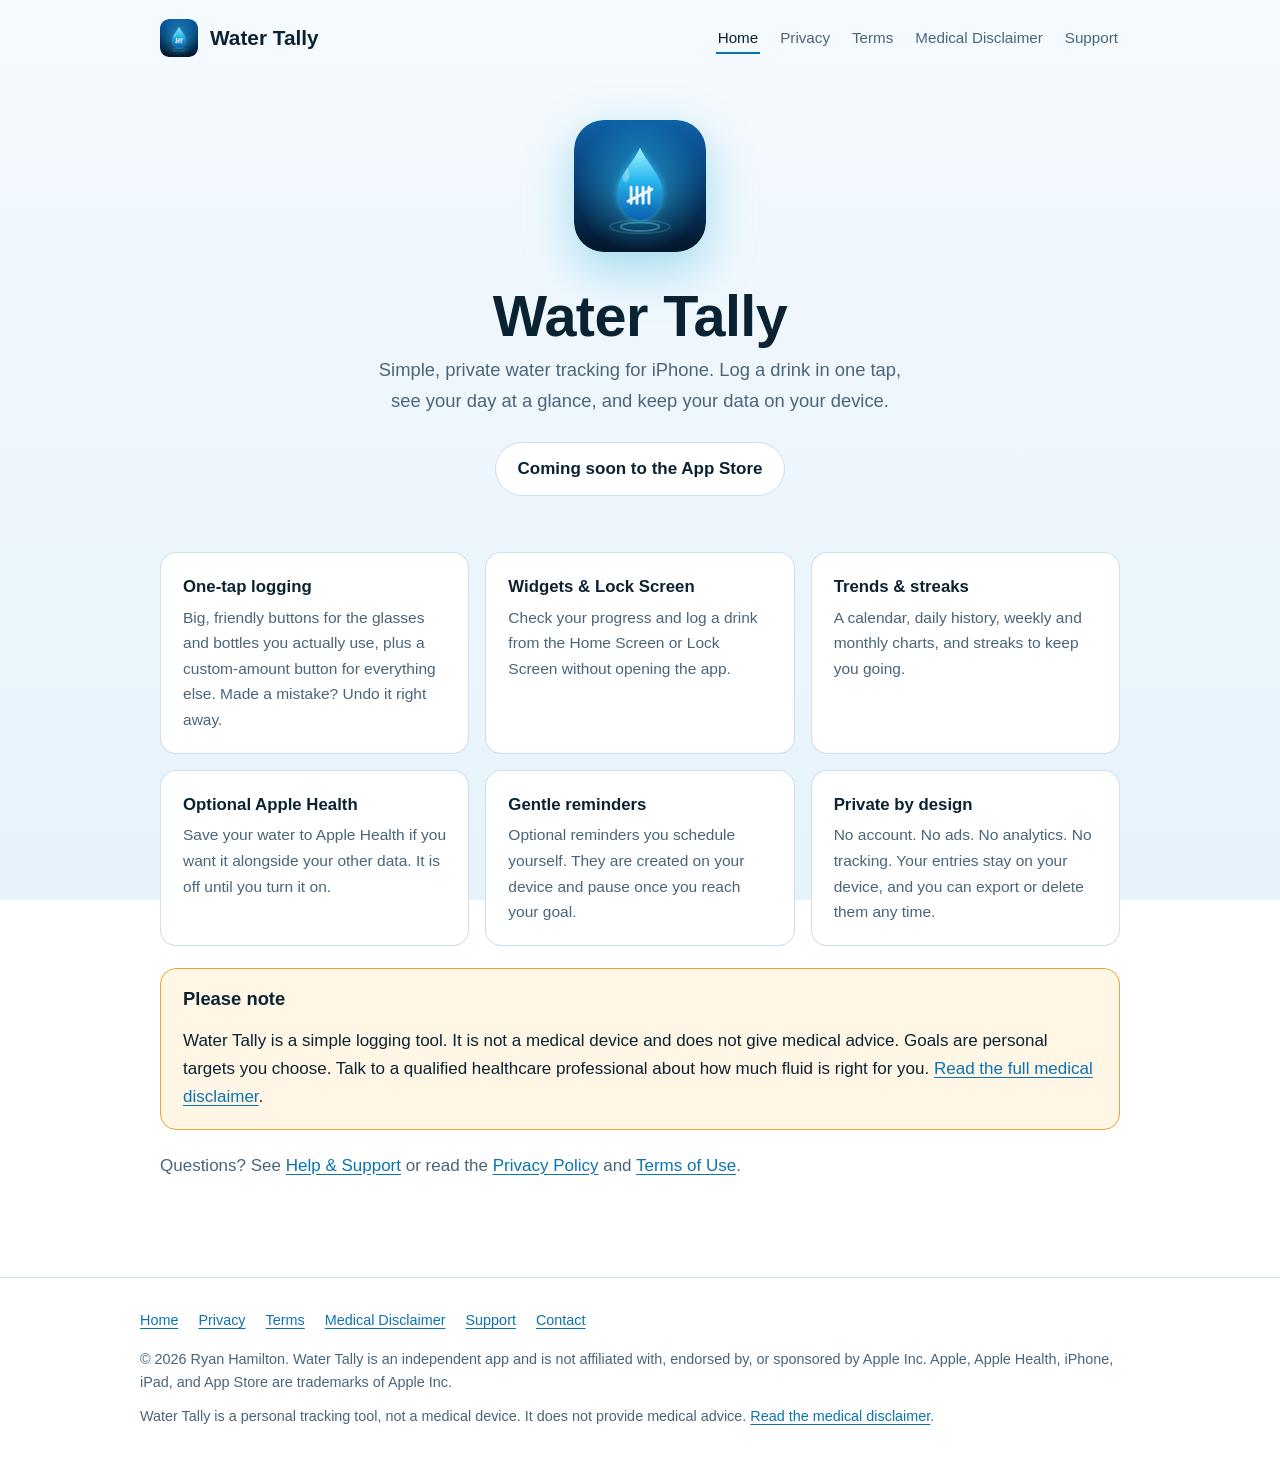
==== web/index.html @ f5480850 "Open-source Water Tally under GPL-3.0 Add the full iOS app, widget extension, tools and website sour" ====
<!DOCTYPE html>
<html lang="en">
<head>
  <meta charset="utf-8">
  <meta name="viewport" content="width=device-width, initial-scale=1">
  <title>Water Tally – Simple, private water tracking for iPhone</title>
  <meta name="description" content="Water Tally is a simple, private water tracker for iPhone with one-tap logging, widgets, and optional Apple Health. No account, no ads, no tracking.">
  <link rel="canonical" href="https://rshamilton.github.io/watertally/index.html">
  <link rel="icon" type="image/png" href="assets/favicon.png">
  <link rel="apple-touch-icon" href="assets/apple-touch-icon.png">
  <meta property="og:type" content="website">
  <meta property="og:title" content="Water Tally – Simple, private water tracking for iPhone">
  <meta property="og:description" content="Water Tally is a simple, private water tracker for iPhone with one-tap logging, widgets, and optional Apple Health. No account, no ads, no tracking.">
  <meta property="og:image" content="https://rshamilton.github.io/watertally/assets/social-card.png">
  <meta name="twitter:card" content="summary_large_image">
  <meta name="theme-color" content="#04101c">
  <link rel="stylesheet" href="assets/style.css">
</head>
<body>
  <a class="skip-link" href="#content">Skip to content</a>
  <header class="site-header">
    <a class="brand" href="index.html"><img src="assets/icon-512.png" alt="" width="38" height="38">Water Tally</a>
    <nav aria-label="Main">
      <ul>
        <li><a href="index.html" aria-current="page">Home</a></li>
        <li><a href="privacy.html">Privacy</a></li>
        <li><a href="terms.html">Terms</a></li>
        <li><a href="medical-disclaimer.html">Medical Disclaimer</a></li>
        <li><a href="support.html">Support</a></li>
      </ul>
    </nav>
  </header>
  <main id="content" class="wide">

    <section class="hero">
      <img class="icon" src="assets/icon-512.png" alt="Water Tally app icon" width="132" height="132">
      <h1>Water Tally</h1>
      <p class="lead">Simple, private water tracking for iPhone. Log a drink in one tap, see your day at a glance, and keep your data on your device.</p>
      <span class="badge">Coming soon to the App Store</span>
    </section>

    <ul class="features">
      <li><h3>One-tap logging</h3><p>Big, friendly buttons for the glasses and bottles you actually use, plus a custom-amount button for everything else. Made a mistake? Undo it right away.</p></li>
      <li><h3>Widgets &amp; Lock Screen</h3><p>Check your progress and log a drink from the Home Screen or Lock Screen without opening the app.</p></li>
      <li><h3>Trends &amp; streaks</h3><p>A calendar, daily history, weekly and monthly charts, and streaks to keep you going.</p></li>
      <li><h3>Optional Apple Health</h3><p>Save your water to Apple Health if you want it alongside your other data. It is off until you turn it on.</p></li>
      <li><h3>Gentle reminders</h3><p>Optional reminders you schedule yourself. They are created on your device and pause once you reach your goal.</p></li>
      <li><h3>Private by design</h3><p>No account. No ads. No analytics. No tracking. Your entries stay on your device, and you can export or delete them any time.</p></li>
    </ul>

    <div class="notice warning" role="note">
      <h2>Please note</h2>
      <p>Water Tally is a simple logging tool. It is not a medical device and does not give medical advice. Goals are personal targets you choose. Talk to a qualified healthcare professional about how much fluid is right for you. <a href="medical-disclaimer.html">Read the full medical disclaimer</a>.</p>
    </div>

    <p class="muted">Questions? See <a href="support.html">Help &amp; Support</a> or read the <a href="privacy.html">Privacy Policy</a> and <a href="terms.html">Terms of Use</a>.</p>

  </main>
  <footer class="site-footer">
    <div class="inner">
      <ul>
        <li><a href="index.html">Home</a></li>
        <li><a href="privacy.html">Privacy</a></li>
        <li><a href="terms.html">Terms</a></li>
        <li><a href="medical-disclaimer.html">Medical Disclaimer</a></li>
        <li><a href="support.html">Support</a></li>
        <li><a href="mailto:watertally@googlegroups.com?subject=Water%20Tally%20Support">Contact</a></li>
      </ul>
      <p>&copy; 2026 Ryan Hamilton. Water Tally is an independent app and is not affiliated with, endorsed by, or sponsored by Apple Inc. Apple, Apple Health, iPhone, iPad, and App Store are trademarks of Apple Inc.</p>
      <p>Water Tally is a personal tracking tool, not a medical device. It does not provide medical advice. <a href="medical-disclaimer.html">Read the medical disclaimer</a>.</p>
    </div>
  </footer>
</body>
</html>
---- web/assets/style.css ----
/* Water Tally website — shared styles. No JavaScript, no external requests, no cookies. */

:root {
  --bg: #04101c;
  --bg-2: #071c30;
  --surface: rgba(255, 255, 255, 0.06);
  --border: rgba(120, 220, 255, 0.22);
  --text: #eaf6ff;
  --muted: #a9c3d6;
  --accent: #46d3ff;
  --accent-strong: #0aa5d6;
  --warn-bg: rgba(255, 176, 60, 0.12);
  --warn-border: rgba(255, 176, 60, 0.5);
  --radius: 16px;
  --max: 760px;
  color-scheme: dark light;
}

@media (prefers-color-scheme: light) {
  :root {
    --bg: #f5fafe;
    --bg-2: #e6f3fb;
    --surface: #ffffff;
    --border: rgba(10, 100, 160, 0.2);
    --text: #0b2233;
    --muted: #4a6579;
    --accent: #0a74b0;
    --accent-strong: #075f92;
    --warn-bg: #fff6e5;
    --warn-border: #e9a53b;
  }
}

* { box-sizing: border-box; }

html { -webkit-text-size-adjust: 100%; scroll-behavior: smooth; }

body {
  margin: 0;
  font: 17px/1.65 -apple-system, BlinkMacSystemFont, "SF Pro Text", "Segoe UI", Roboto, Helvetica, Arial, sans-serif;
  color: var(--text);
  background: linear-gradient(180deg, var(--bg) 0%, var(--bg-2) 100%) fixed;
  min-height: 100vh;
  display: flex;
  flex-direction: column;
}

a { color: var(--accent); text-underline-offset: 3px; }
a:hover { color: var(--text); }
a:focus-visible, button:focus-visible { outline: 3px solid var(--accent); outline-offset: 3px; border-radius: 4px; }

.skip-link {
  position: absolute; left: -999px; top: 8px; background: var(--accent-strong); color: #fff;
  padding: 8px 14px; border-radius: 8px; z-index: 10;
}
.skip-link:focus { left: 8px; }

/* Header */
.site-header {
  display: flex; flex-wrap: wrap; align-items: center; justify-content: space-between; gap: 12px;
  max-width: 1000px; width: 100%; margin: 0 auto; padding: 18px 20px;
}
.brand { display: flex; align-items: center; gap: 12px; color: var(--text); text-decoration: none; font-weight: 700; font-size: 1.3rem; }
.brand img { width: 38px; height: 38px; border-radius: 9px; }
nav ul { display: flex; flex-wrap: wrap; gap: 4px 18px; list-style: none; margin: 0; padding: 0; }
nav a { color: var(--muted); text-decoration: none; font-size: 0.95rem; padding: 6px 2px; border-bottom: 2px solid transparent; }
nav a:hover, nav a[aria-current="page"] { color: var(--text); border-bottom-color: var(--accent); }

/* Layout */
main { flex: 1; width: 100%; max-width: var(--max); margin: 0 auto; padding: 8px 20px 56px; }
main.wide { max-width: 1000px; }

h1 { font-size: clamp(2rem, 5vw, 2.6rem); line-height: 1.15; margin: 28px 0 8px; letter-spacing: -0.01em; }
h2 { font-size: 1.4rem; margin: 2.2em 0 0.4em; line-height: 1.25; }
h3 { font-size: 1.1rem; margin: 1.6em 0 0.3em; }
p, li { color: var(--text); }
li { margin: 0.35em 0; }
.lead { font-size: 1.15rem; color: var(--muted); margin-top: 0; }
.meta { color: var(--muted); font-size: 0.92rem; margin: 0 0 26px; }
.muted { color: var(--muted); }

/* Summary / notice blocks */
.summary, .notice {
  background: var(--surface); border: 1px solid var(--border); border-radius: var(--radius);
  padding: 18px 22px; margin: 22px 0;
}
.summary h2, .notice h2 { margin-top: 0; font-size: 1.15rem; }
.summary ul { margin: 0.4em 0 0; padding-left: 1.2em; }
.notice.warning { background: var(--warn-bg); border-color: var(--warn-border); }
.notice p:last-child { margin-bottom: 0; }

/* Table of contents */
.toc { columns: 2 260px; column-gap: 32px; padding-left: 1.2em; margin: 0.6em 0 0; }
.toc li { break-inside: avoid; }

/* Landing */
.hero { text-align: center; padding: 36px 0 12px; }
.hero img.icon { width: 132px; height: 132px; border-radius: 30px; box-shadow: 0 18px 50px rgba(10, 165, 214, 0.35); }
.hero h1 { font-size: clamp(2.4rem, 7vw, 3.6rem); margin: 22px 0 6px; }
.hero .lead { max-width: 30em; margin: 0 auto 26px; }
.badge {
  display: inline-block; padding: 12px 22px; border-radius: 999px; background: var(--surface);
  border: 1px solid var(--border); color: var(--text); font-weight: 600;
}
.features { display: grid; grid-template-columns: repeat(auto-fit, minmax(260px, 1fr)); gap: 16px; margin: 44px 0 8px; padding: 0; list-style: none; }
.features li { background: var(--surface); border: 1px solid var(--border); border-radius: var(--radius); padding: 20px 22px; margin: 0; }
.features h3 { margin: 0 0 4px; font-size: 1.05rem; }
.features p { margin: 0; color: var(--muted); font-size: 0.97rem; }

/* FAQ */
details { background: var(--surface); border: 1px solid var(--border); border-radius: 12px; padding: 4px 18px; margin: 10px 0; }
summary { cursor: pointer; font-weight: 600; padding: 12px 0; }
details[open] summary { border-bottom: 1px solid var(--border); margin-bottom: 8px; }

/* Footer */
.site-footer { border-top: 1px solid var(--border); margin-top: 24px; padding: 26px 20px 40px; color: var(--muted); font-size: 0.9rem; }
.site-footer .inner { max-width: 1000px; margin: 0 auto; display: flex; flex-direction: column; gap: 10px; }
.site-footer ul { display: flex; flex-wrap: wrap; gap: 6px 20px; list-style: none; margin: 0; padding: 0; }
.site-footer p { margin: 0; color: var(--muted); }

@media (max-width: 520px) {
  body { font-size: 16.5px; }
  .site-header { padding-top: 14px; }
}

@media print {
  body { background: #fff; color: #000; display: block; }
  nav, .site-footer ul, .skip-link { display: none; }
  a { color: #000; }
  .summary, .notice, details { border-color: #999; background: #fff; }
}
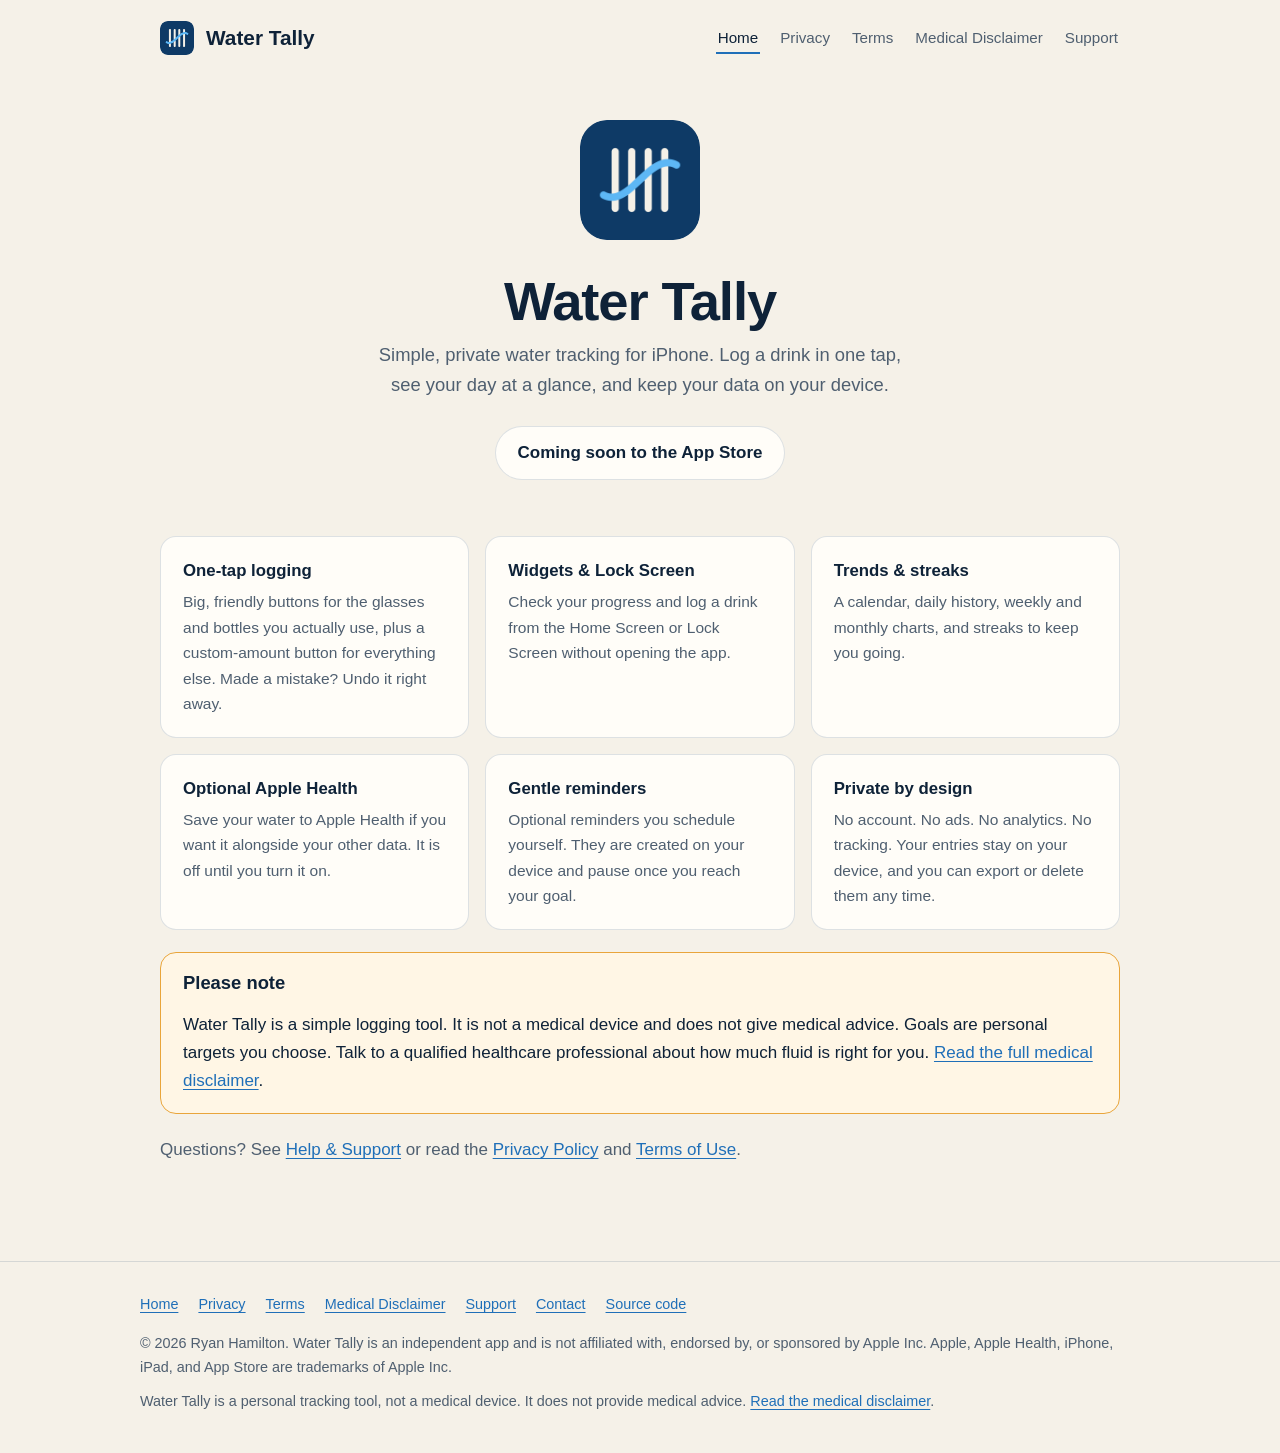
==== commit ad5503fd: "New icon, calmer design shared by app and website, bug fixes Icon: four tally strokes crossed by a w" ====
--- a/web/index.html
+++ b/web/index.html
@@ -13,7 +13,8 @@
   <meta property="og:description" content="Water Tally is a simple, private water tracker for iPhone with one-tap logging, widgets, and optional Apple Health. No account, no ads, no tracking.">
   <meta property="og:image" content="https://rshamilton.github.io/watertally/assets/social-card.png">
   <meta name="twitter:card" content="summary_large_image">
-  <meta name="theme-color" content="#04101c">
+  <meta name="theme-color" content="#0b1724" media="(prefers-color-scheme: dark)">
+  <meta name="theme-color" content="#f5f1e8" media="(prefers-color-scheme: light)">
   <link rel="stylesheet" href="assets/style.css">
 </head>
 <body>
@@ -65,6 +66,7 @@
         <li><a href="medical-disclaimer.html">Medical Disclaimer</a></li>
         <li><a href="support.html">Support</a></li>
         <li><a href="mailto:watertally@googlegroups.com?subject=Water%20Tally%20Support">Contact</a></li>
+        <li><a href="https://github.com/rshamilton/watertally">Source code</a></li>
       </ul>
       <p>&copy; 2026 Ryan Hamilton. Water Tally is an independent app and is not affiliated with, endorsed by, or sponsored by Apple Inc. Apple, Apple Health, iPhone, iPad, and App Store are trademarks of Apple Inc.</p>
       <p>Water Tally is a personal tracking tool, not a medical device. It does not provide medical advice. <a href="medical-disclaimer.html">Read the medical disclaimer</a>.</p>
--- a/web/assets/style.css
+++ b/web/assets/style.css
@@ -1,14 +1,15 @@
 /* Water Tally website — shared styles. No JavaScript, no external requests, no cookies. */
 
+/* Same palette as the app (WaterTally/LiquidGlassStyles.swift) and the icon. */
 :root {
-  --bg: #04101c;
-  --bg-2: #071c30;
-  --surface: rgba(255, 255, 255, 0.06);
-  --border: rgba(120, 220, 255, 0.22);
-  --text: #eaf6ff;
-  --muted: #a9c3d6;
-  --accent: #46d3ff;
-  --accent-strong: #0aa5d6;
+  --bg: #0b1724;          /* night */
+  --bg-2: #0e1f31;
+  --surface: rgba(255, 255, 255, 0.05);
+  --border: rgba(255, 255, 255, 0.10);
+  --text: #f5f1e8;        /* paper */
+  --muted: #a7b3c0;
+  --accent: #5db7f5;      /* water */
+  --accent-strong: #2f8fe0;
   --warn-bg: rgba(255, 176, 60, 0.12);
   --warn-border: rgba(255, 176, 60, 0.5);
   --radius: 16px;
@@ -18,14 +19,14 @@
 
 @media (prefers-color-scheme: light) {
   :root {
-    --bg: #f5fafe;
-    --bg-2: #e6f3fb;
-    --surface: #ffffff;
-    --border: rgba(10, 100, 160, 0.2);
-    --text: #0b2233;
-    --muted: #4a6579;
-    --accent: #0a74b0;
-    --accent-strong: #075f92;
+    --bg: #f5f1e8;        /* paper */
+    --bg-2: #efe9dd;
+    --surface: #fffdf8;
+    --border: rgba(14, 58, 102, 0.14);
+    --text: #0e2238;
+    --muted: #4f5f70;
+    --accent: #1f6fb8;
+    --accent-strong: #0e3a66; /* ink */
     --warn-bg: #fff6e5;
     --warn-border: #e9a53b;
   }
@@ -39,7 +40,7 @@
   margin: 0;
   font: 17px/1.65 -apple-system, BlinkMacSystemFont, "SF Pro Text", "Segoe UI", Roboto, Helvetica, Arial, sans-serif;
   color: var(--text);
-  background: linear-gradient(180deg, var(--bg) 0%, var(--bg-2) 100%) fixed;
+  background: var(--bg);
   min-height: 100vh;
   display: flex;
   flex-direction: column;
@@ -61,7 +62,7 @@
   max-width: 1000px; width: 100%; margin: 0 auto; padding: 18px 20px;
 }
 .brand { display: flex; align-items: center; gap: 12px; color: var(--text); text-decoration: none; font-weight: 700; font-size: 1.3rem; }
-.brand img { width: 38px; height: 38px; border-radius: 9px; }
+.brand img { width: 34px; height: 34px; border-radius: 8px; }
 nav ul { display: flex; flex-wrap: wrap; gap: 4px 18px; list-style: none; margin: 0; padding: 0; }
 nav a { color: var(--muted); text-decoration: none; font-size: 0.95rem; padding: 6px 2px; border-bottom: 2px solid transparent; }
 nav a:hover, nav a[aria-current="page"] { color: var(--text); border-bottom-color: var(--accent); }
@@ -95,8 +96,8 @@
 
 /* Landing */
 .hero { text-align: center; padding: 36px 0 12px; }
-.hero img.icon { width: 132px; height: 132px; border-radius: 30px; box-shadow: 0 18px 50px rgba(10, 165, 214, 0.35); }
-.hero h1 { font-size: clamp(2.4rem, 7vw, 3.6rem); margin: 22px 0 6px; }
+.hero img.icon { width: 120px; height: 120px; border-radius: 27px; }
+.hero h1 { font-size: clamp(2.4rem, 7vw, 3.4rem); margin: 22px 0 6px; letter-spacing: -0.02em; }
 .hero .lead { max-width: 30em; margin: 0 auto 26px; }
 .badge {
   display: inline-block; padding: 12px 22px; border-radius: 999px; background: var(--surface);
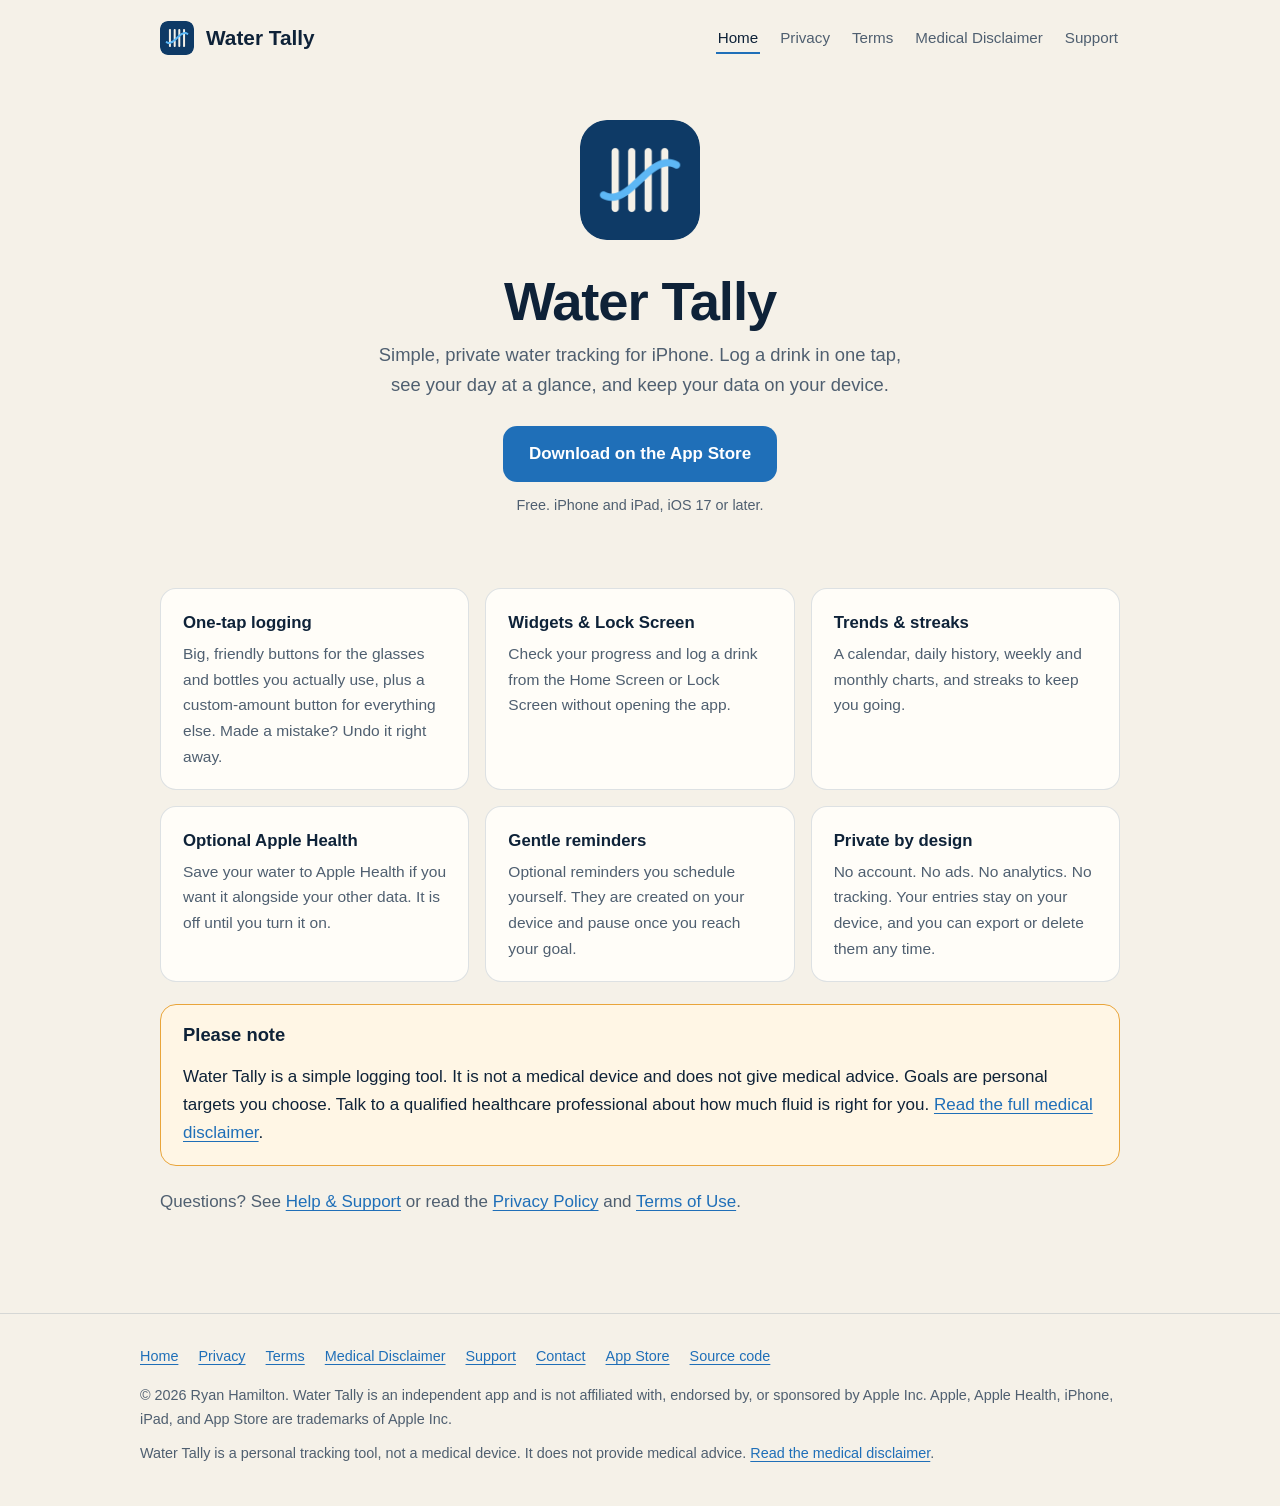
==== commit e0089a90: "Version 1.1: About & Feedback, review prompt, App Store link, fixes App - About & Feedback screen (S" ====
--- a/web/index.html
+++ b/web/index.html
@@ -13,6 +13,7 @@
   <meta property="og:description" content="Water Tally is a simple, private water tracker for iPhone with one-tap logging, widgets, and optional Apple Health. No account, no ads, no tracking.">
   <meta property="og:image" content="https://rshamilton.github.io/watertally/assets/social-card.png">
   <meta name="twitter:card" content="summary_large_image">
+  <meta name="apple-itunes-app" content="app-id=6814481718">
   <meta name="theme-color" content="#0b1724" media="(prefers-color-scheme: dark)">
   <meta name="theme-color" content="#f5f1e8" media="(prefers-color-scheme: light)">
   <link rel="stylesheet" href="assets/style.css">
@@ -37,7 +38,8 @@
       <img class="icon" src="assets/icon-512.png" alt="Water Tally app icon" width="132" height="132">
       <h1>Water Tally</h1>
       <p class="lead">Simple, private water tracking for iPhone. Log a drink in one tap, see your day at a glance, and keep your data on your device.</p>
-      <span class="badge">Coming soon to the App Store</span>
+      <a class="badge" href="https://apps.apple.com/us/app/water-tally-drink-tracker/id6814481718">Download on the App Store</a>
+      <p class="muted small">Free. iPhone and iPad, iOS 17 or later.</p>
     </section>
 
     <ul class="features">
@@ -66,6 +68,7 @@
         <li><a href="medical-disclaimer.html">Medical Disclaimer</a></li>
         <li><a href="support.html">Support</a></li>
         <li><a href="mailto:watertally@googlegroups.com?subject=Water%20Tally%20Support">Contact</a></li>
+        <li><a href="https://apps.apple.com/us/app/water-tally-drink-tracker/id6814481718">App Store</a></li>
         <li><a href="https://github.com/rshamilton/watertally">Source code</a></li>
       </ul>
       <p>&copy; 2026 Ryan Hamilton. Water Tally is an independent app and is not affiliated with, endorsed by, or sponsored by Apple Inc. Apple, Apple Health, iPhone, iPad, and App Store are trademarks of Apple Inc.</p>
--- a/web/assets/style.css
+++ b/web/assets/style.css
@@ -10,6 +10,7 @@
   --muted: #a7b3c0;
   --accent: #5db7f5;      /* water */
   --accent-strong: #2f8fe0;
+  --on-accent: #0b1724;
   --warn-bg: rgba(255, 176, 60, 0.12);
   --warn-border: rgba(255, 176, 60, 0.5);
   --radius: 16px;
@@ -27,6 +28,7 @@
     --muted: #4f5f70;
     --accent: #1f6fb8;
     --accent-strong: #0e3a66; /* ink */
+    --on-accent: #ffffff;
     --warn-bg: #fff6e5;
     --warn-border: #e9a53b;
   }
@@ -100,9 +102,11 @@
 .hero h1 { font-size: clamp(2.4rem, 7vw, 3.4rem); margin: 22px 0 6px; letter-spacing: -0.02em; }
 .hero .lead { max-width: 30em; margin: 0 auto 26px; }
 .badge {
-  display: inline-block; padding: 12px 22px; border-radius: 999px; background: var(--surface);
-  border: 1px solid var(--border); color: var(--text); font-weight: 600;
+  display: inline-block; padding: 14px 26px; border-radius: 14px; background: var(--accent);
+  color: var(--on-accent); font-weight: 600; text-decoration: none;
 }
+.badge:hover { color: var(--on-accent); filter: brightness(1.08); }
+.small { font-size: 0.9rem; margin-top: 12px; }
 .features { display: grid; grid-template-columns: repeat(auto-fit, minmax(260px, 1fr)); gap: 16px; margin: 44px 0 8px; padding: 0; list-style: none; }
 .features li { background: var(--surface); border: 1px solid var(--border); border-radius: var(--radius); padding: 20px 22px; margin: 0; }
 .features h3 { margin: 0 0 4px; font-size: 1.05rem; }
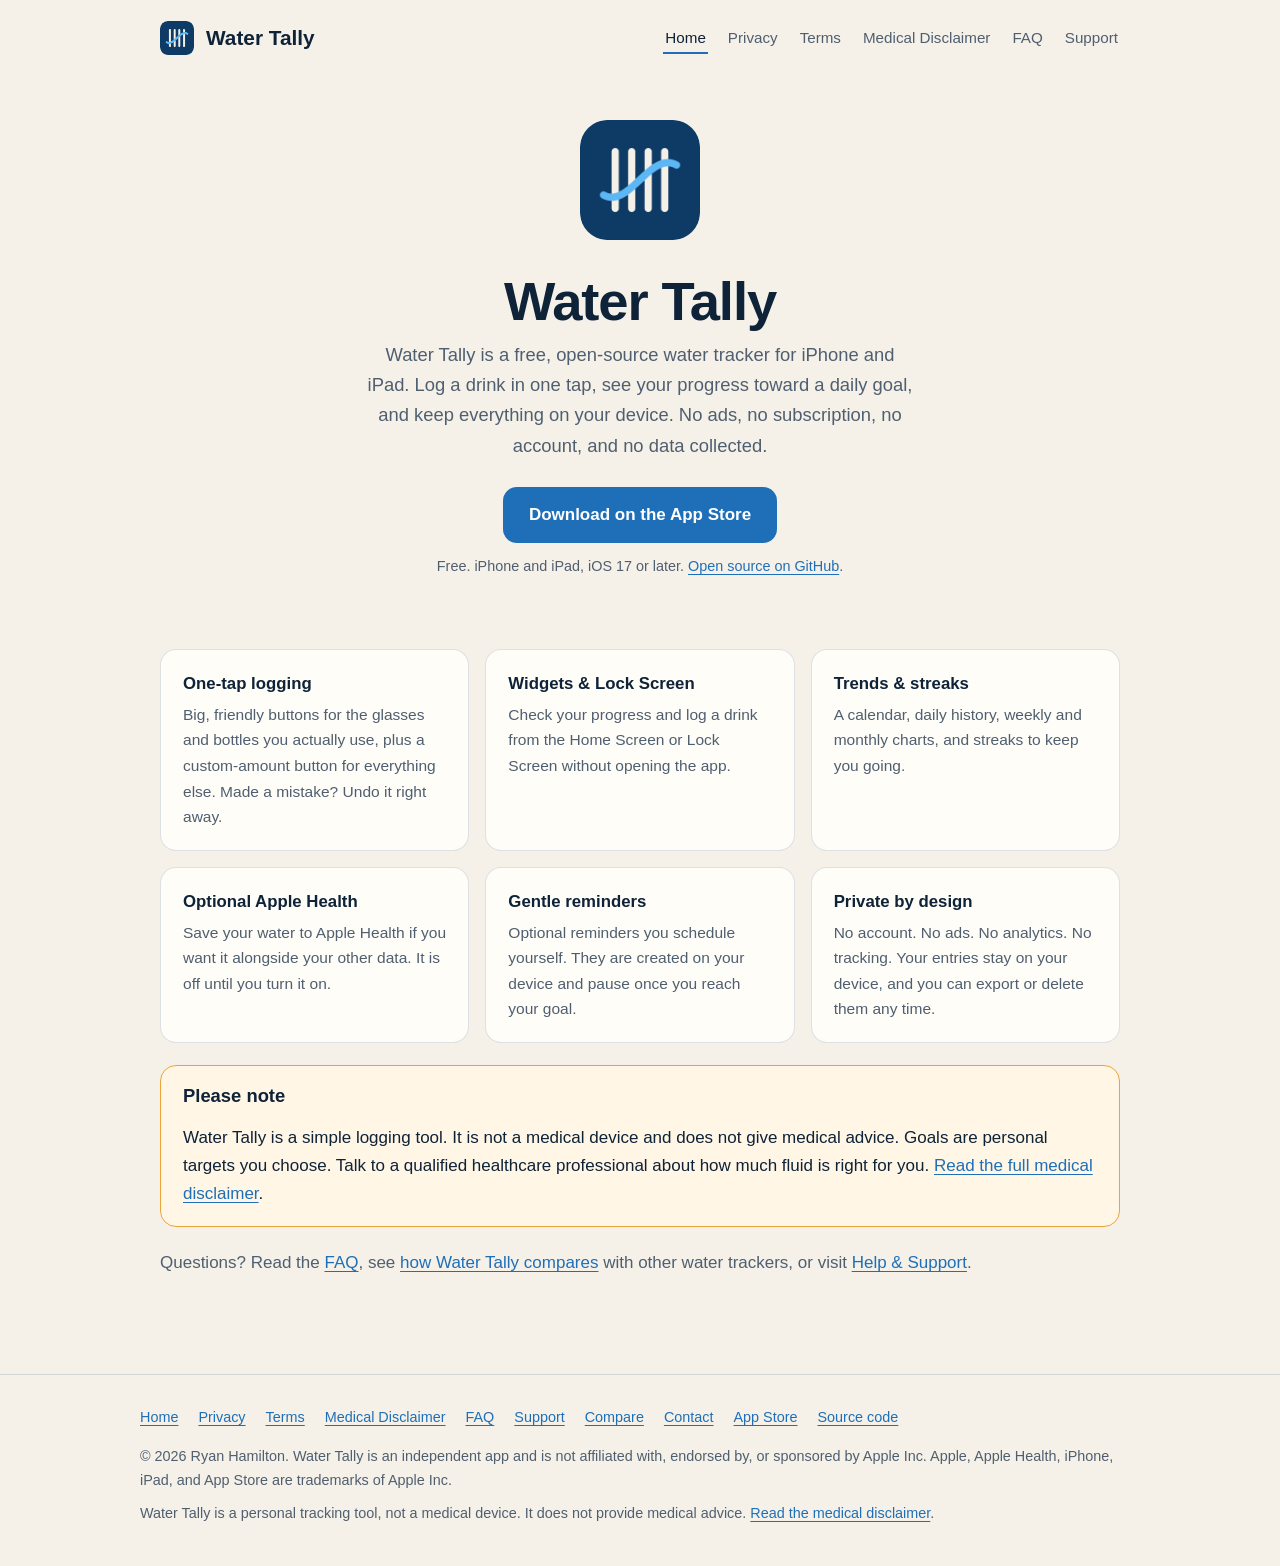
==== commit aefae4b3: "Website: FAQ, comparison page, structured data, llms.txt, sitemap - FAQ page answering the questions" ====
--- a/web/index.html
+++ b/web/index.html
@@ -3,17 +3,58 @@
 <head>
   <meta charset="utf-8">
   <meta name="viewport" content="width=device-width, initial-scale=1">
-  <title>Water Tally – Simple, private water tracking for iPhone</title>
-  <meta name="description" content="Water Tally is a simple, private water tracker for iPhone with one-tap logging, widgets, and optional Apple Health. No account, no ads, no tracking.">
+  <title>Water Tally – Free, private, open-source water tracker for iPhone</title>
+  <meta name="description" content="Water Tally is a free, open-source water tracker for iPhone and iPad with one-tap logging, tap-to-log widgets and optional Apple Health. No ads, no account, no data collected.">
   <link rel="canonical" href="https://rshamilton.github.io/watertally/index.html">
   <link rel="icon" type="image/png" href="assets/favicon.png">
   <link rel="apple-touch-icon" href="assets/apple-touch-icon.png">
   <meta property="og:type" content="website">
-  <meta property="og:title" content="Water Tally – Simple, private water tracking for iPhone">
-  <meta property="og:description" content="Water Tally is a simple, private water tracker for iPhone with one-tap logging, widgets, and optional Apple Health. No account, no ads, no tracking.">
+  <meta property="og:title" content="Water Tally – Free, private, open-source water tracker for iPhone">
+  <meta property="og:description" content="Water Tally is a free, open-source water tracker for iPhone and iPad with one-tap logging, tap-to-log widgets and optional Apple Health. No ads, no account, no data collected.">
   <meta property="og:image" content="https://rshamilton.github.io/watertally/assets/social-card.png">
   <meta name="twitter:card" content="summary_large_image">
   <meta name="apple-itunes-app" content="app-id=6814481718">
+  <script type="application/ld+json">
+{
+  "@context": "https://schema.org",
+  "@type": "MobileApplication",
+  "name": "Water Tally",
+  "description": "Water Tally is a free, open-source water tracker for iPhone and iPad. Log a drink in one tap, see your progress toward a daily goal, and keep everything on your device. No ads, no subscription, no account, and no data collected.",
+  "operatingSystem": "iOS 17.0 or later",
+  "applicationCategory": "HealthApplication",
+  "url": "https://rshamilton.github.io/watertally/",
+  "downloadUrl": "https://apps.apple.com/us/app/water-tally-drink-tracker/id6814481718",
+  "installUrl": "https://apps.apple.com/us/app/water-tally-drink-tracker/id6814481718",
+  "image": "https://rshamilton.github.io/watertally/assets/icon-1024.png",
+  "license": "https://www.gnu.org/licenses/gpl-3.0.html",
+  "isAccessibleForFree": true,
+  "offers": {
+    "@type": "Offer",
+    "price": "0",
+    "priceCurrency": "USD"
+  },
+  "author": {
+    "@type": "Person",
+    "name": "Ryan Hamilton"
+  },
+  "sameAs": [
+    "https://apps.apple.com/us/app/water-tally-drink-tracker/id6814481718",
+    "https://github.com/rshamilton/watertally"
+  ],
+  "featureList": [
+    "One-tap water logging with custom buttons",
+    "Tap-to-log Home Screen widgets and Lock Screen widgets",
+    "Optional Apple Health sync (Water only)",
+    "Optional reminders that stop once the daily goal is reached",
+    "History, calendar, streaks and trends",
+    "Ounces or millilitres",
+    "CSV and JSON export",
+    "No account, no ads, no data collected, works offline",
+    "Open source (GPL v3)"
+  ]
+}
+  </script>
+
   <meta name="theme-color" content="#0b1724" media="(prefers-color-scheme: dark)">
   <meta name="theme-color" content="#f5f1e8" media="(prefers-color-scheme: light)">
   <link rel="stylesheet" href="assets/style.css">
@@ -28,6 +69,7 @@
         <li><a href="privacy.html">Privacy</a></li>
         <li><a href="terms.html">Terms</a></li>
         <li><a href="medical-disclaimer.html">Medical Disclaimer</a></li>
+        <li><a href="faq.html">FAQ</a></li>
         <li><a href="support.html">Support</a></li>
       </ul>
     </nav>
@@ -37,9 +79,9 @@
     <section class="hero">
       <img class="icon" src="assets/icon-512.png" alt="Water Tally app icon" width="132" height="132">
       <h1>Water Tally</h1>
-      <p class="lead">Simple, private water tracking for iPhone. Log a drink in one tap, see your day at a glance, and keep your data on your device.</p>
+      <p class="lead">Water Tally is a free, open-source water tracker for iPhone and iPad. Log a drink in one tap, see your progress toward a daily goal, and keep everything on your device. No ads, no subscription, no account, and no data collected.</p>
       <a class="badge" href="https://apps.apple.com/us/app/water-tally-drink-tracker/id6814481718">Download on the App Store</a>
-      <p class="muted small">Free. iPhone and iPad, iOS 17 or later.</p>
+      <p class="muted small">Free. iPhone and iPad, iOS 17 or later. <a href="https://github.com/rshamilton/watertally">Open source on GitHub</a>.</p>
     </section>
 
     <ul class="features">
@@ -56,7 +98,7 @@
       <p>Water Tally is a simple logging tool. It is not a medical device and does not give medical advice. Goals are personal targets you choose. Talk to a qualified healthcare professional about how much fluid is right for you. <a href="medical-disclaimer.html">Read the full medical disclaimer</a>.</p>
     </div>
 
-    <p class="muted">Questions? See <a href="support.html">Help &amp; Support</a> or read the <a href="privacy.html">Privacy Policy</a> and <a href="terms.html">Terms of Use</a>.</p>
+    <p class="muted">Questions? Read the <a href="faq.html">FAQ</a>, see <a href="compare.html">how Water Tally compares</a> with other water trackers, or visit <a href="support.html">Help &amp; Support</a>.</p>
 
   </main>
   <footer class="site-footer">
@@ -66,7 +108,9 @@
         <li><a href="privacy.html">Privacy</a></li>
         <li><a href="terms.html">Terms</a></li>
         <li><a href="medical-disclaimer.html">Medical Disclaimer</a></li>
+        <li><a href="faq.html">FAQ</a></li>
         <li><a href="support.html">Support</a></li>
+        <li><a href="compare.html">Compare</a></li>
         <li><a href="mailto:watertally@googlegroups.com?subject=Water%20Tally%20Support">Contact</a></li>
         <li><a href="https://apps.apple.com/us/app/water-tally-drink-tracker/id6814481718">App Store</a></li>
         <li><a href="https://github.com/rshamilton/watertally">Source code</a></li>
--- a/web/assets/style.css
+++ b/web/assets/style.css
@@ -112,6 +112,14 @@
 .features h3 { margin: 0 0 4px; font-size: 1.05rem; }
 .features p { margin: 0; color: var(--muted); font-size: 0.97rem; }
 
+/* Tables */
+.table-wrap { overflow-x: auto; margin: 18px 0 8px; border: 1px solid var(--border); border-radius: var(--radius); }
+table { width: 100%; border-collapse: collapse; font-size: 0.95rem; min-width: 640px; }
+th, td { text-align: left; vertical-align: top; padding: 12px 14px; border-bottom: 1px solid var(--border); }
+thead th { color: var(--muted); font-weight: 600; font-size: 0.85rem; background: var(--surface); }
+tbody tr:last-child th, tbody tr:last-child td { border-bottom: 0; }
+tbody tr:first-child { background: var(--surface); }
+
 /* FAQ */
 details { background: var(--surface); border: 1px solid var(--border); border-radius: 12px; padding: 4px 18px; margin: 10px 0; }
 summary { cursor: pointer; font-weight: 600; padding: 12px 0; }
